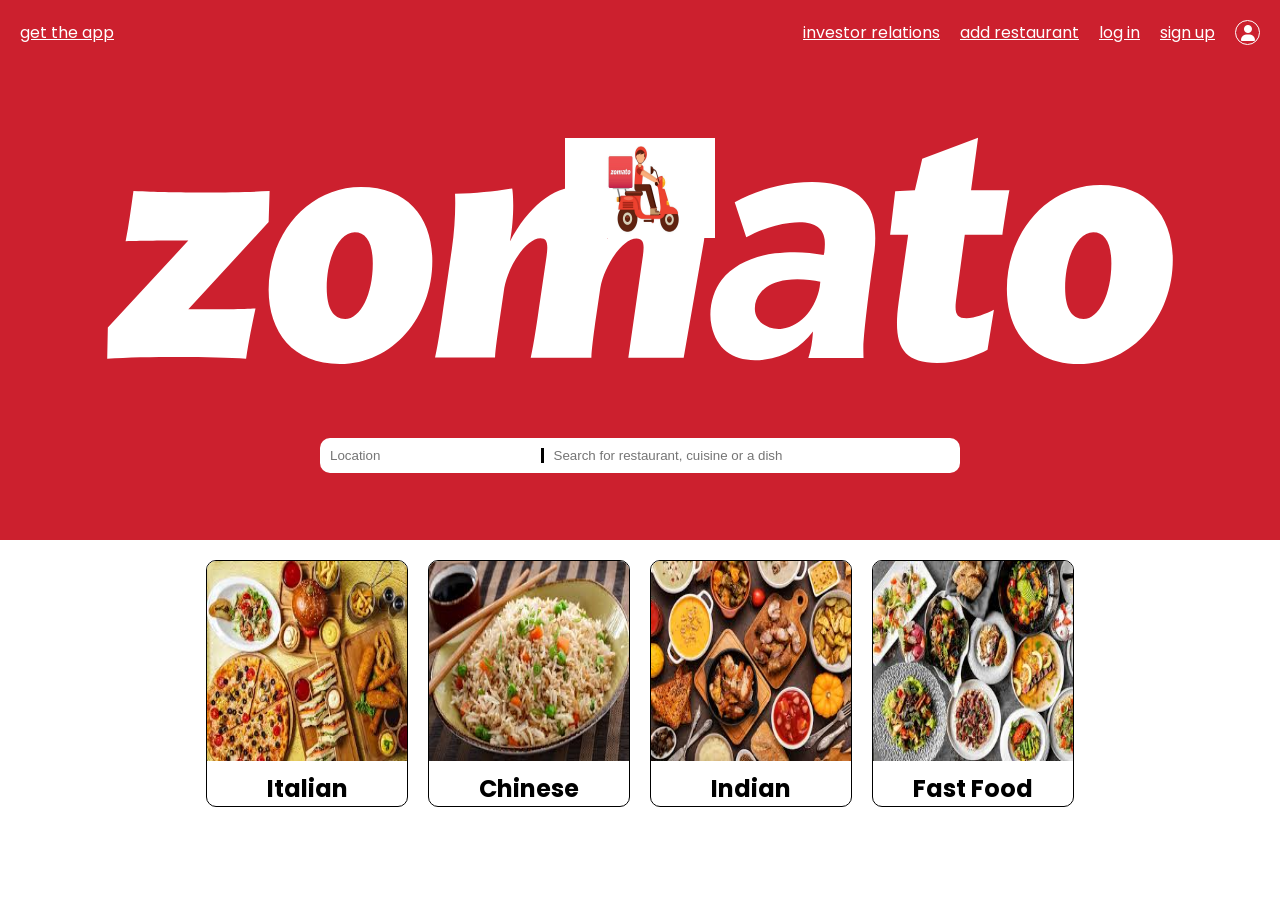
==== zomato_page/index.html @ cdf680af "Upload zomato_page files properly" ====
<!DOCTYPE html>
<html lang="en">
<head>
    <meta charset="UTF-8">
    <meta name="viewport" content="width=device-width, initial-scale=1.0">
    <link rel="icon" type="image/x-icon"
    href="https://upload.wikimedia.org/wikipedia/commons/thumb/7/75/Zomato_logo.png/220px-Zomato_logo.png" />
  <!-- font awesome icons -->
  <link rel="stylesheet" href="https://cdnjs.cloudflare.com/ajax/libs/font-awesome/6.1.1/css/all.min.css"
    integrity="sha512-KfkfwYDsLkIlwQp6LFnl8zNdLGxu9YAA1QvwINks4PhcElQSvqcyVLLD9aMhXd13uQjoXtEKNosOWaZqXgel0g=="
    crossorigin="anonymous" referrerpolicy="no-referrer" />
  <!-- poppins font by google fonts -->
  <link rel="preconnect" href="https://fonts.googleapis.com" />
  <link rel="preconnect" href="https://fonts.gstatic.com" crossorigin />
  <link
    href="https://fonts.googleapis.com/css2?family=Poppins:ital,wght@0,100;0,200;0,300;0,400;0,500;0,600;0,700;0,800;0,900;1,100;1,200;1,300;1,400;1,500;1,600;1,700;1,800;1,900&display=swap"
    rel="stylesheet" />
    <title>Zomato page</title>
    <link rel="stylesheet" href="style.css">
</head>
<body>
    <section class = "header_part">
        <header>
            <nav class = "header">
                <a href="#">get the app</a>
                <div class =  "nav_bar_menu">
                    <a href="#" class = "link_part">investor relations</a>
                    <a href="#" class = "link_part">add restaurant</a>
                    <a href="#" class = "link_part">log in</a>
                    <a href="#" class = "link_part">sign up</a>
                    <a href="#" class = "user_icon"><i class="fa-solid fa-user"></i></a>
                </div>           
            </nav>   
        </header>
        <div class = "search_part">
            <img src="../zomatologo.jpg" alt="zomato logo" class = "zomato_logo">
            <div class = "search_bar_part">
                <input type="text" placeholder="Location" class = "location_bar">
                <input type="text" placeholder="Search for restaurant, cuisine or a dish" class = "search_bar">
                
            </div>
        </div>   
    </section>
    <section class = "img_section">  
        <div class = "parent_container">
            <div class = "img_container">
                <img src="../img1.jpg" alt="img 1">
                <h2>Italian</h2>
            </div>
            <div class = "img_container">
                <img src="../img2.jpg" alt="img 2">
                <h2>Chinese</h2>
            </div>
            <div class = "img_container">
                <img src="../img3.jpg" alt="img 3">
                <h2>Indian</h2>
            </div>
            <div class = "img_container">
                <img src="../img4.jpg" alt="img 4">
                <h2>Fast Food</h2>
            </div>

        </div>
    </section>
</body>
</html>
---- zomato_page/style.css ----
*{
    margin: 0;
    padding: 0;
    box-sizing: border-box;
}

body{
    font-family: 'Poppins', sans-serif;
}

.header_part{
    background: url('../square_zomato_logo_new.svg');
    background-size: cover;
    background-position: center;
    background-repeat: no-repeat;
    height: 60vh;
}

.header{
    display: flex; 
    justify-content: space-between;
    align-items: center;
    padding: 20px;
}

.header a{
    color: white;
}

.nav_bar_menu{
    display: flex;
    gap: 20px;
}

.nav_bar_menu .user_icon{
    display : flex;
    height : 25px;
    width : 25px;
    align-items: center;
    justify-content: center;
    border-radius: 100%;
    border: 1px solid white;

}



.search_part{
    display: flex;
    flex-direction: column;
    align-items: center;
    justify-content: center;
    height: calc(60vh - 60px);
    gap : 200px;

}

.zomato_logo{
    height: 100px;
    width: 150px;
}

.search_bar_part{
    background-color: white;
    display: flex;
    align-items: center;
    justify-content: center;
    padding: 10px;
    width: 50%;
    border-radius: 10px;
    gap: 10px;
}

.location_bar , .search_bar{
    border: none;
    outline: none;
}

.location_bar{
    width: 35%;
    border-right: 3px solid black;
}

.search_bar{
    width: 65%;
}


.img_section{
    display: flex;
    flex-direction: column;

    align-items: center;
    justify-content: center;
    gap: 20px;
    padding: 20px;
}

.parent_container{
    display: flex;
    gap: 20px;
}

.img_container{
    display: flex;
    flex-direction: column;
    gap: 10px;
    border: 1px solid black;
    border-radius: 10px;
    overflow: hidden;
    
}

.img_container img{
    height: 200px;
    width: 200px;
}

.img_container:hover{
    transform: scale(1.1);
}

.img_container h2{
    text-align: center;
}


@media only screen and (max-width: 600px){
    .nav_bar_menu .user_icon{
        display: flex;
    }
    .nav_bar_menu .link_part{
        display: none;
    }

    .search_part{
        flex-direction: column;
        gap: 100px;
    }

    .search_bar_part{
        width: 80%;
        gap: 10px;
    }

    .location_bar{
        width: 100%;
        border-right: 3px solid black;
    }

    .search_bar{
        width: 100%;
    }

    .zomato_logo{
        height: 50px;
        width: 75px;
    }

    
}

@media only screen and (max-width: 872px){
    .parent_container {
        display: flex;
        flex-direction: column;
    }
}
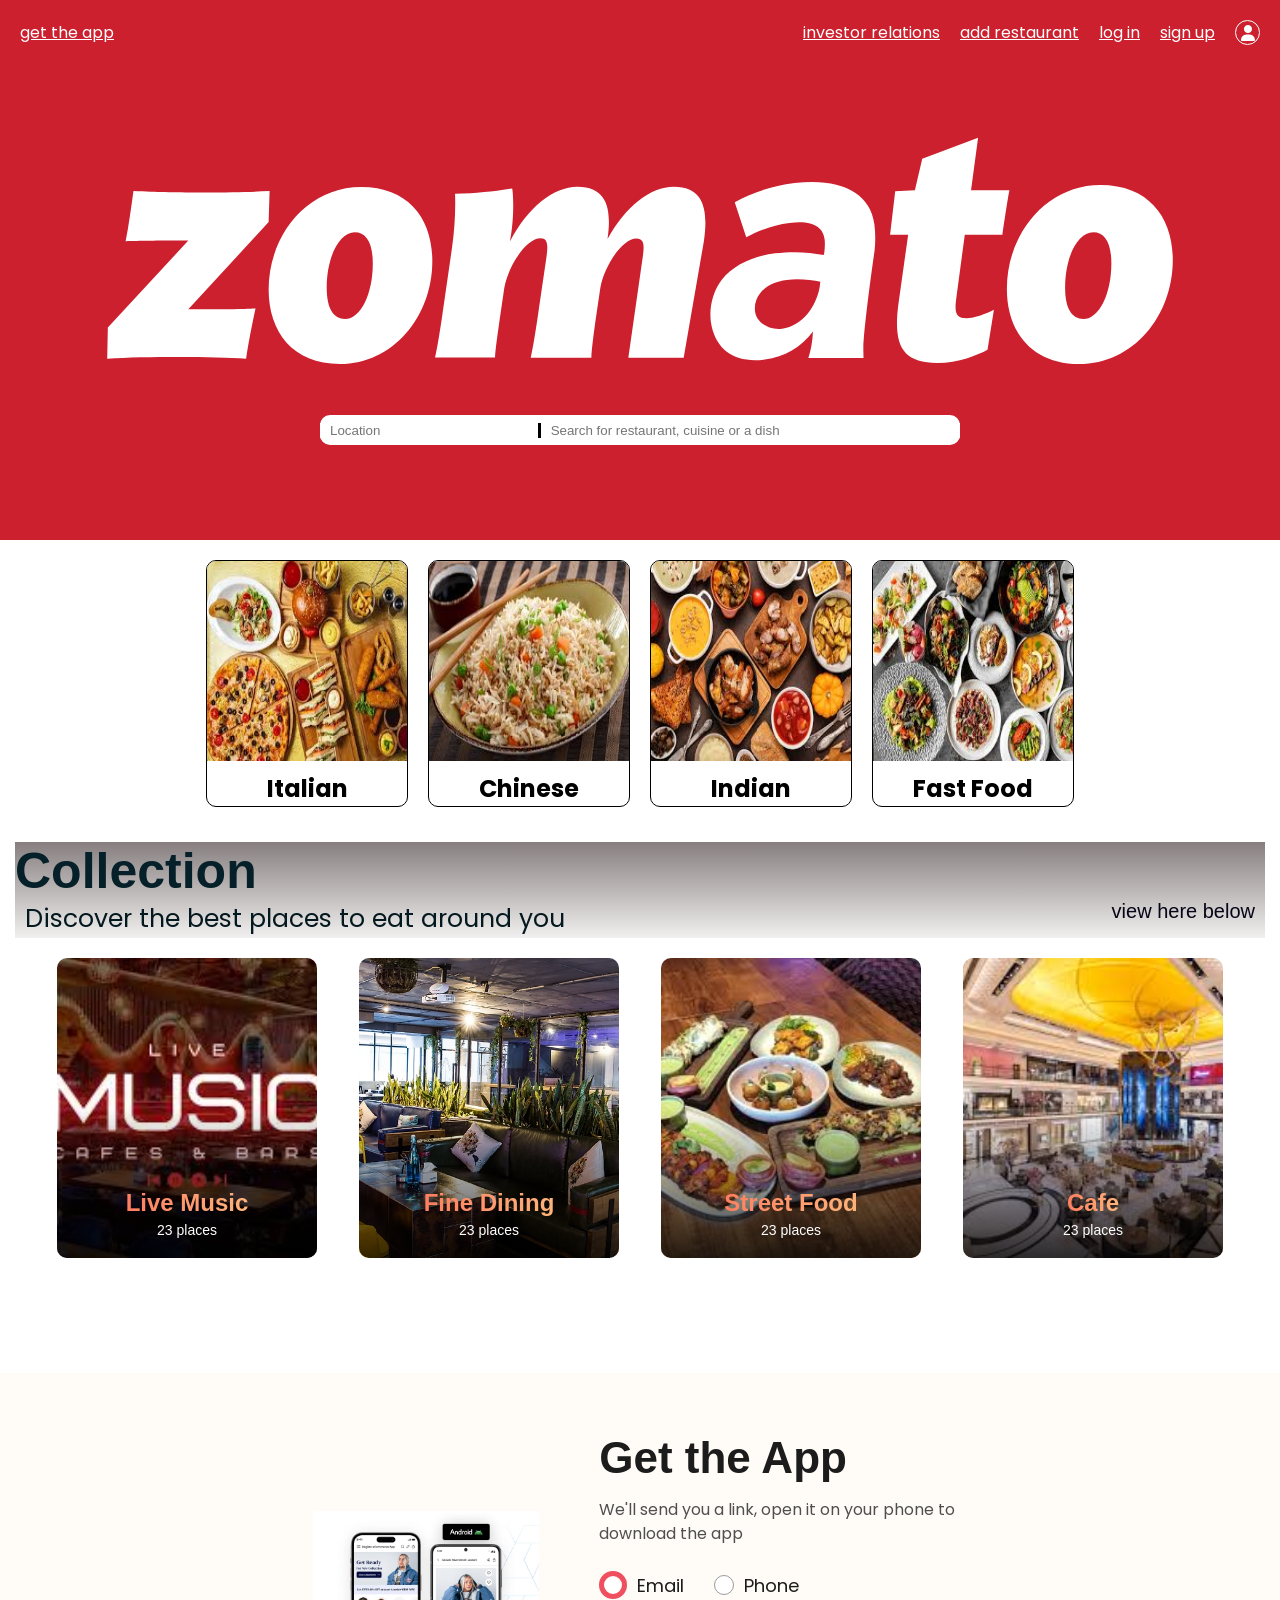
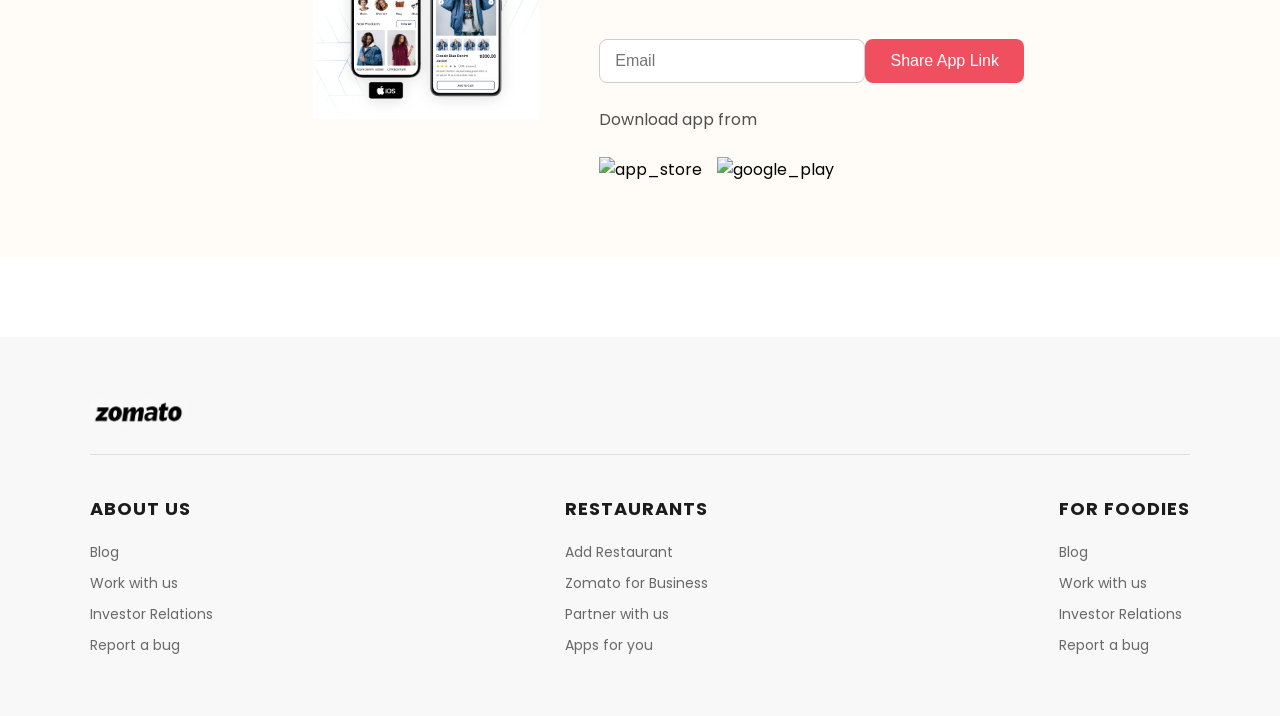
==== commit 1392c62a: "committed" ====
--- a/zomato_page/index.html
+++ b/zomato_page/index.html
@@ -33,7 +33,7 @@
             </nav>   
         </header>
         <div class = "search_part">
-            <img src="../zomatologo.jpg" alt="zomato logo" class = "zomato_logo">
+            
             <div class = "search_bar_part">
                 <input type="text" placeholder="Location" class = "location_bar">
                 <input type="text" placeholder="Search for restaurant, cuisine or a dish" class = "search_bar">
@@ -62,5 +62,115 @@
 
         </div>
     </section>
+    <section class = "Section_3">
+        <div class = "part1">
+            <h1>Collection</h1>
+            <div class="second_part">
+                <span>Discover the best places to eat around you</span>
+                <span>view here below</span>    
+            </div>
+        </div>
+
+        <div class = "card_part">
+        <div class = "card1">
+            <div class = "overlay"></div>
+            <div class = "part1">
+                <h2 class="part1_ele">Live Music</h2>
+                <span class="part1_ele">23 places</span>
+            </div>
+        </div>
+        <div class = "card2">
+            <div class = "overlay"></div>
+            <div class = "part1">
+                <h2>Fine Dining</h2>
+                <span>23 places</span>
+            </div>
+        </div>
+        <div class = "card3">
+            <div class = "overlay"></div>
+            <div class = "part1">
+                <h2>Street Food</h2>
+                <span>23 places</span>
+            </div>
+        </div>
+        <div class = "card4">
+            <div class = "overlay"></div>
+            <div class = "part1">
+                <h2>Cafe</h2>
+                <span>23 places</span>
+            </div>
+        </div>
+    </div>
+    </section>
+    <section class="container middle_part">
+        <div class = "semi-container">
+            <div class = "image_part">
+                <img src="../app_image.webp" alt="app_image">
+            </div>
+            <div class = "email_part">
+                <h1>Get the App</h1>
+                <p>We'll send you a link, open it on your phone to download the app</p>
+                <input type="radio" name="contact" id="email" checked>
+                <input type="radio" name="contact" id="phone">
+                
+                <div class = "radio_options">
+                    <label for="email" class="email_label">Email</label>     
+                    <label for="phone" class="phone_label">Phone</label>   
+                </div>
+                
+                <div class = "input_container">
+                    <div class = "email_input_part">
+                        <input type="text" placeholder="Email">
+                        <button>Share App Link</button>
+                    </div>
+                    <div class = "phone_input_part">
+                        <div class="phone_wrapper">
+                            <span>+91</span>
+                            <input type="text" placeholder="Phone">
+                        </div>
+                        <button>Share App Link</button>
+                    </div>
+                </div>
+
+                <p class="download_label">Download app from</p>
+                <div class = "app_store_part">
+                    <img src="../app_store.png" alt="app_store">
+                    <img src="../google_play.png" alt="google_play">
+                </div>
+            </div>
+
+        </div>
+
+    </section>
+    <footer class = "Fotter_part">
+        <div class = "main_fotter_part">
+            <div class = "logo_part">
+                <img src="../zoma_;ogo.jpg" alt="">
+            </div>
+            <div class = "nav_part">
+                <div class = "part1">
+                    <h4>About us</h4>
+                    <a href="#">Blog</a>
+                    <a href="#">Work with us</a>
+                    <a href="#">Investor Relations</a>
+                    <a href="#">Report a bug</a>
+                </div>
+                <div class = "part2">
+                    <h4>Restaurants</h4>
+                    <a href="#">Add Restaurant</a>
+                    <a href="#">Zomato for Business</a>
+                    <a href="#">Partner with us</a>
+                    <a href="#">Apps for you</a>
+                </div>
+                <div class = "part3">
+                    <h4>For Foodies</h4>
+                    <a href="#">Blog</a>
+                    <a href="#">Work with us</a>
+                    <a href="#">Investor Relations</a>
+                    <a href="#">Report a bug</a>
+                </div>
+            </div>
+        </div>
+    </footer>
 </body>
 </html>
--- a/zomato_page/style.css
+++ b/zomato_page/style.css
@@ -51,34 +51,35 @@
     align-items: center;
     justify-content: center;
     height: calc(60vh - 60px);
-    gap : 200px;
-
-}
-
-.zomato_logo{
-    height: 100px;
-    width: 150px;
-}
+    gap : 100px;
+    padding-top : 250px;
+
+}
+
+
 
 .search_bar_part{
     background-color: white;
     display: flex;
     align-items: center;
     justify-content: center;
-    padding: 10px;
+    padding: 0px;
     width: 50%;
     border-radius: 10px;
     gap: 10px;
+    height: 30px;
 }
 
 .location_bar , .search_bar{
     border: none;
     outline: none;
+    
 }
 
 .location_bar{
     width: 35%;
     border-right: 3px solid black;
+    padding-left: 10px;
 }
 
 .search_bar{
@@ -117,12 +118,402 @@
 }
 
 .img_container:hover{
-    transform: scale(1.1);
+    transform: translateY(-5px);
 }
 
 .img_container h2{
     text-align: center;
 }
+
+
+
+.Section_3{
+    display: flex;
+    flex-direction: column;
+    padding: 15px;
+}
+.Section_3 > .part1{
+    background-color: rgb(245, 14, 14);
+    background: linear-gradient(to bottom, rgb(135, 127, 127), rgb(241, 239, 239));
+}
+.Section_3 h1{
+    font-size: 50px;
+    font-weight: 800;
+    color: rgb(5, 32, 40);
+}
+.second_part{
+    display: flex;
+    justify-content: space-between;
+    gap: 10px;
+}
+
+.second_part span:nth-child(1){
+    font-size: 25px;
+    font-weight: 400;
+    color: rgb(3, 24, 31);
+    padding-left: 10px; 
+}
+
+.second_part span:nth-child(2){
+    font-size: 20px;
+    font-weight: 300;
+    color: rgb(7, 5, 23);
+    padding-right   : 10px;
+}
+
+.card_part{
+    display: flex;
+    align-items: center;
+    flex-wrap: wrap;
+    justify-content: space-evenly;
+    gap: 20px;
+    padding: 20px;
+    min-width: 50vw; 
+    position: relative;
+}
+
+.card1, .card2, .card3, .card4 {
+    position: relative;
+    height: 300px;
+    width: 260px; /* Adjusted width for better fit in flex */
+    border-radius: 10px;
+    overflow: hidden;
+    cursor: pointer;
+    transition: transform 0.3s ease;
+}
+
+.card1:hover, .card2:hover, .card3:hover, .card4:hover {
+    transform: translateY(-5px);
+}
+
+.card1{
+    background-image: url('../live_img.jpg');
+    background-size: cover;
+    background-position: center;
+    background-repeat: no-repeat;
+}
+
+.card2{
+    background-image: url('../fine_dining.jpg');
+    background-size: cover;
+    background-position: center;
+    background-repeat: no-repeat;
+}
+
+.card3{
+    background-image: url('../street_food.jpg');
+    background-size: cover;
+    background-position: center;
+    background-repeat: no-repeat;
+}
+
+.card4{
+    background-image: url('../cafe.jpg');
+    background-size: cover;
+    background-position: center;
+    background-repeat: no-repeat;
+}
+
+.card_part .overlay {
+    position: absolute;
+    top: 0;
+    left: 0;
+    width: 100%;
+    height: 100%;
+    background: linear-gradient(to bottom, transparent 50%, rgba(0, 0, 0, 0.8) 100%);
+    z-index: 1;
+}
+
+.card_part .part1 {
+    position: absolute;
+    bottom: 20px;
+    left: 0;
+    width: 100%;
+    text-align: center;
+    z-index: 2;
+    background: transparent !important; /* Ensure it doesn't inherit background from parent part1 styles */
+}
+
+.card_part .part1 h2 {
+    font-size: 24px;
+    font-weight: 600;
+    margin-bottom: 5px;
+    background: linear-gradient(to right, #ff7e5f, #feb47b);
+    -webkit-background-clip: text;
+    background-clip: text;
+    -webkit-text-fill-color: transparent;
+    display: inline-block;
+}
+
+.card_part .part1 span {
+    display: block;
+    color: #fff;
+    font-size: 14px;
+    font-weight: 300;
+}
+
+
+
+/* Get the App Section */
+.middle_part {
+    background-color: #fffbf7;
+    margin: 80px 0;
+    padding: 60px 0;
+    display: flex;
+    justify-content: center;
+}
+
+.middle_part .semi-container {
+    width: 60%;
+    display: flex;
+    align-items: center;
+    gap: 60px;
+}
+
+.middle_part .image_part {
+    flex: 1;
+    display: flex;
+    justify-content: flex-end;
+}
+
+.middle_part .image_part img {
+    width: 80%;
+    max-width: 400px;
+    object-fit: contain;
+}
+
+.middle_part .email_part {
+    flex: 1.5;
+    display: flex;
+    flex-direction: column;
+    gap: 15px;
+}
+
+.email_part h1 {
+    font-size: 44px;
+    font-weight: 600;
+    color: #1c1c1c;
+}
+
+.email_part > p {
+    font-size: 16px;
+    color: #4f4f4f;
+    line-height: 1.5;
+    margin-bottom: 10px;
+}
+
+/* Hide actual radio buttons but keep them for logic */
+.email_part > input[type="radio"] {
+    display: none;
+}
+
+.radio_options {
+    display: flex;
+    align-items: center;
+    gap: 30px;
+    margin-bottom: 25px;
+}
+
+.radio_options label {
+    font-size: 18px;
+    color: #1c1c1c;
+    cursor: pointer;
+    display: flex;
+    align-items: center;
+    gap: 10px;
+}
+
+/* Custom Radio Dot Style */
+.radio_options label::before {
+    content: '';
+    display: inline-block;
+    width: 18px;
+    height: 18px;
+    border-radius: 50%;
+    border: 1px solid #9c9c9c;
+    background: white;
+}
+
+/* Show/Hide Logic with Sibling Selectors */
+.input_container .email_input_part,
+.input_container .phone_input_part {
+    display: none;
+}
+
+#email:checked ~ .input_container .email_input_part {
+    display: flex;
+}
+
+#phone:checked ~ .input_container .phone_input_part {
+    display: flex;
+}
+
+/* Selected Radio Styling */
+#email:checked ~ .radio_options .email_label::before,
+#phone:checked ~ .radio_options .phone_label::before {
+    border: 5px solid #ef4f5f;
+    background: white;
+}
+
+.input_container {
+    width: 100%;
+}
+
+.input_container input[type="text"] {
+    flex: 1;
+    padding: 12px 15px;
+    border: 1px solid #cfcfcf;
+    border-radius: 8px;
+    font-size: 16px;
+    outline: none;
+}
+
+.input_container button {
+    background-color: #ef4f5f;
+    color: white;
+    border: none;
+    padding: 12px 25px;
+    border-radius: 8px;
+    font-size: 16px;
+    cursor: pointer;
+    transition: background 0.3s ease;
+    white-space: nowrap;
+}
+
+.input_container button:hover {
+    background-color: #d13d4b;
+}
+
+.phone_wrapper {
+    display: flex;
+    align-items: center;
+    flex: 1;
+    border: 1px solid #cfcfcf;
+    border-radius: 8px;
+    padding: 0 10px;
+    background: white;
+}
+
+.phone_wrapper span {
+    color: #1c1c1c;
+    padding-right: 10px;
+    border-right: 1px solid #cfcfcf;
+    font-size: 16px;
+}
+
+.phone_wrapper input {
+    border: none !important;
+    padding: 12px !important;
+}
+
+.download_label {
+    font-size: 14px;
+    color: #9c9c9c;
+    margin-top: 10px;
+}
+
+.app_store_part {
+    display: flex;
+    gap: 15px;
+}
+
+.app_store_part img {
+    height: 40px;
+    cursor: pointer;
+    transition: transform 0.2s ease;
+}
+
+.app_store_part img:hover {
+    transform: scale(1.05);
+}
+
+@media only screen and (max-width: 900px) {
+    .middle_part .semi-container {
+        width: 90%;
+        flex-direction: column;
+        gap: 30px;
+        text-align: center;
+        flex: 1;
+    }
+    
+    
+    .middle_part .image_part img {
+        width: 80%;
+    }
+
+    .radio_options {
+        justify-content: center;
+    }
+
+    .input_container .email_input_part,
+    .input_container .phone_input_part {
+        flex-direction: column;
+    }
+}
+
+.Fotter_part {
+    background-color: #f8f8f8;
+    padding: 60px 20px;
+    margin-top: 50px;
+}
+
+.main_fotter_part {
+    max-width: 1100px;
+    margin: 0 auto;
+}
+
+.logo_part {
+    margin-bottom: 40px;
+    border-bottom: 1px solid #e0e0e0;
+    padding-bottom: 20px;
+}
+
+.logo_part img {
+    height: 30px;
+    /* object-fit: contain; */
+}
+
+.nav_part {
+    display: flex;
+    justify-content: space-between;
+    align-items: flex-start;
+    flex-wrap: wrap;
+    gap: 30px;
+}
+
+.nav_part .part1, .nav_part .part2, .nav_part .part3 {
+    display: flex;
+    flex-direction: column;
+    gap: 10px;
+}
+
+.nav_part h4 {
+    margin-bottom: 10px;
+    font-size: 18px;
+    color: #1c1c1c;
+    text-transform: uppercase;
+    letter-spacing: 1px;
+}
+
+.nav_part a {
+    text-decoration: none;
+    color: #696969;
+    font-size: 14px;
+    transition: color 0.3s ease;
+}
+
+.nav_part a:hover {
+    color: #ef4f5f;
+}
+
+
+
+
+
+
+
+
+
 
 
 @media only screen and (max-width: 600px){
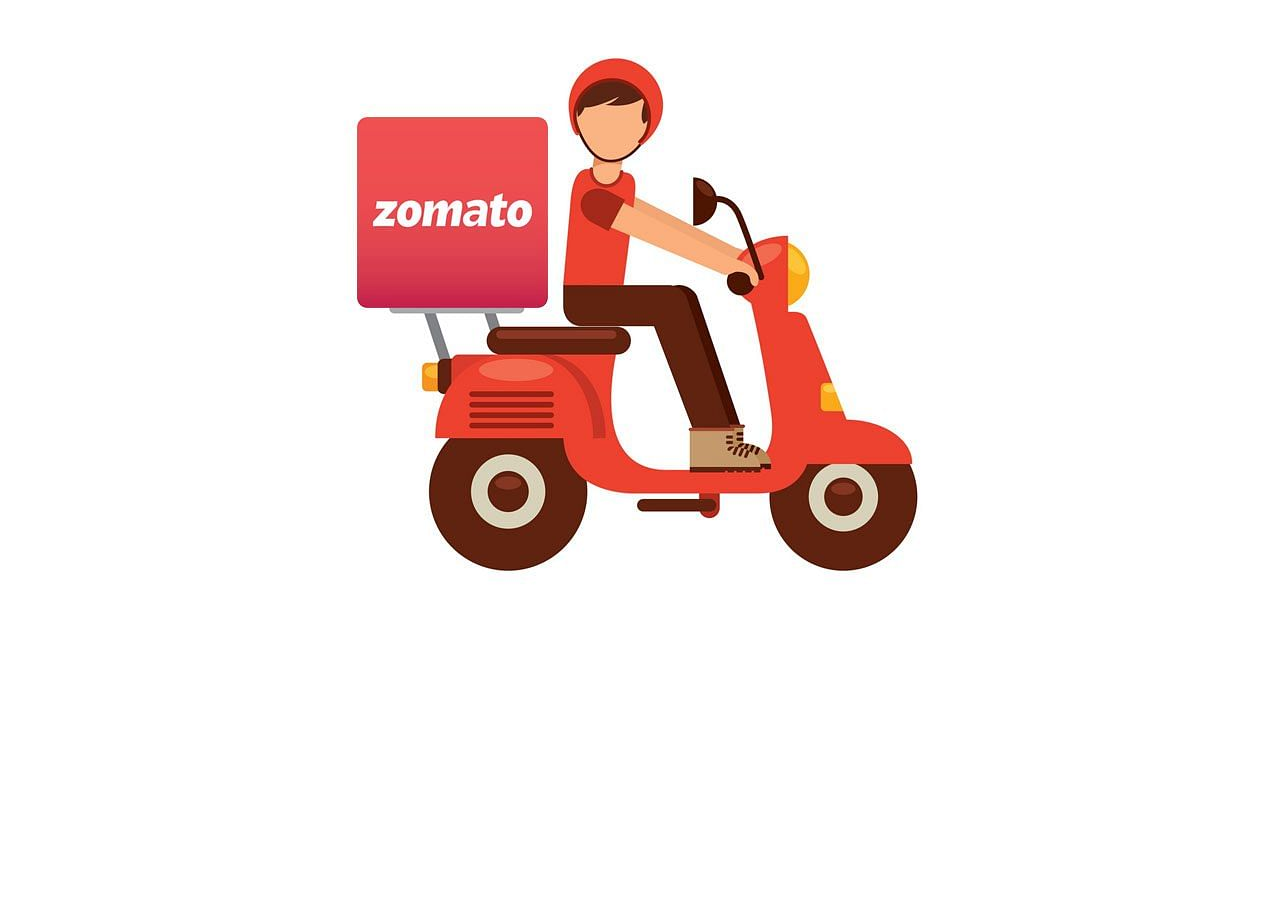
==== commit 37bc0aeb: "Fix typo in footer logo filename" ====
--- a/zomato_page/index.html
+++ b/zomato_page/index.html
@@ -1,176 +1,14 @@
-<!DOCTYPE html>
-<html lang="en">
+<html>
 <head>
-    <meta charset="UTF-8">
-    <meta name="viewport" content="width=device-width, initial-scale=1.0">
-    <link rel="icon" type="image/x-icon"
-    href="https://upload.wikimedia.org/wikipedia/commons/thumb/7/75/Zomato_logo.png/220px-Zomato_logo.png" />
-  <!-- font awesome icons -->
-  <link rel="stylesheet" href="https://cdnjs.cloudflare.com/ajax/libs/font-awesome/6.1.1/css/all.min.css"
-    integrity="sha512-KfkfwYDsLkIlwQp6LFnl8zNdLGxu9YAA1QvwINks4PhcElQSvqcyVLLD9aMhXd13uQjoXtEKNosOWaZqXgel0g=="
-    crossorigin="anonymous" referrerpolicy="no-referrer" />
-  <!-- poppins font by google fonts -->
-  <link rel="preconnect" href="https://fonts.googleapis.com" />
-  <link rel="preconnect" href="https://fonts.gstatic.com" crossorigin />
-  <link
-    href="https://fonts.googleapis.com/css2?family=Poppins:ital,wght@0,100;0,200;0,300;0,400;0,500;0,600;0,700;0,800;0,900;1,100;1,200;1,300;1,400;1,500;1,600;1,700;1,800;1,900&display=swap"
-    rel="stylesheet" />
-    <title>Zomato page</title>
-    <link rel="stylesheet" href="style.css">
+    <!-- head content -->
+    
 </head>
 <body>
-    <section class = "header_part">
-        <header>
-            <nav class = "header">
-                <a href="#">get the app</a>
-                <div class =  "nav_bar_menu">
-                    <a href="#" class = "link_part">investor relations</a>
-                    <a href="#" class = "link_part">add restaurant</a>
-                    <a href="#" class = "link_part">log in</a>
-                    <a href="#" class = "link_part">sign up</a>
-                    <a href="#" class = "user_icon"><i class="fa-solid fa-user"></i></a>
-                </div>           
-            </nav>   
-        </header>
-        <div class = "search_part">
-            
-            <div class = "search_bar_part">
-                <input type="text" placeholder="Location" class = "location_bar">
-                <input type="text" placeholder="Search for restaurant, cuisine or a dish" class = "search_bar">
-                
-            </div>
-        </div>   
-    </section>
-    <section class = "img_section">  
-        <div class = "parent_container">
-            <div class = "img_container">
-                <img src="../img1.jpg" alt="img 1">
-                <h2>Italian</h2>
-            </div>
-            <div class = "img_container">
-                <img src="../img2.jpg" alt="img 2">
-                <h2>Chinese</h2>
-            </div>
-            <div class = "img_container">
-                <img src="../img3.jpg" alt="img 3">
-                <h2>Indian</h2>
-            </div>
-            <div class = "img_container">
-                <img src="../img4.jpg" alt="img 4">
-                <h2>Fast Food</h2>
-            </div>
-
-        </div>
-    </section>
-    <section class = "Section_3">
-        <div class = "part1">
-            <h1>Collection</h1>
-            <div class="second_part">
-                <span>Discover the best places to eat around you</span>
-                <span>view here below</span>    
-            </div>
-        </div>
-
-        <div class = "card_part">
-        <div class = "card1">
-            <div class = "overlay"></div>
-            <div class = "part1">
-                <h2 class="part1_ele">Live Music</h2>
-                <span class="part1_ele">23 places</span>
-            </div>
-        </div>
-        <div class = "card2">
-            <div class = "overlay"></div>
-            <div class = "part1">
-                <h2>Fine Dining</h2>
-                <span>23 places</span>
-            </div>
-        </div>
-        <div class = "card3">
-            <div class = "overlay"></div>
-            <div class = "part1">
-                <h2>Street Food</h2>
-                <span>23 places</span>
-            </div>
-        </div>
-        <div class = "card4">
-            <div class = "overlay"></div>
-            <div class = "part1">
-                <h2>Cafe</h2>
-                <span>23 places</span>
-            </div>
-        </div>
-    </div>
-    </section>
-    <section class="container middle_part">
-        <div class = "semi-container">
-            <div class = "image_part">
-                <img src="../app_image.webp" alt="app_image">
-            </div>
-            <div class = "email_part">
-                <h1>Get the App</h1>
-                <p>We'll send you a link, open it on your phone to download the app</p>
-                <input type="radio" name="contact" id="email" checked>
-                <input type="radio" name="contact" id="phone">
-                
-                <div class = "radio_options">
-                    <label for="email" class="email_label">Email</label>     
-                    <label for="phone" class="phone_label">Phone</label>   
-                </div>
-                
-                <div class = "input_container">
-                    <div class = "email_input_part">
-                        <input type="text" placeholder="Email">
-                        <button>Share App Link</button>
-                    </div>
-                    <div class = "phone_input_part">
-                        <div class="phone_wrapper">
-                            <span>+91</span>
-                            <input type="text" placeholder="Phone">
-                        </div>
-                        <button>Share App Link</button>
-                    </div>
-                </div>
-
-                <p class="download_label">Download app from</p>
-                <div class = "app_store_part">
-                    <img src="../app_store.png" alt="app_store">
-                    <img src="../google_play.png" alt="google_play">
-                </div>
-            </div>
-
-        </div>
-
-    </section>
-    <footer class = "Fotter_part">
-        <div class = "main_fotter_part">
-            <div class = "logo_part">
-                <img src="../zoma_;ogo.jpg" alt="">
-            </div>
-            <div class = "nav_part">
-                <div class = "part1">
-                    <h4>About us</h4>
-                    <a href="#">Blog</a>
-                    <a href="#">Work with us</a>
-                    <a href="#">Investor Relations</a>
-                    <a href="#">Report a bug</a>
-                </div>
-                <div class = "part2">
-                    <h4>Restaurants</h4>
-                    <a href="#">Add Restaurant</a>
-                    <a href="#">Zomato for Business</a>
-                    <a href="#">Partner with us</a>
-                    <a href="#">Apps for you</a>
-                </div>
-                <div class = "part3">
-                    <h4>For Foodies</h4>
-                    <a href="#">Blog</a>
-                    <a href="#">Work with us</a>
-                    <a href="#">Investor Relations</a>
-                    <a href="#">Report a bug</a>
-                </div>
-            </div>
-        </div>
+    <!-- other content -->
+    <footer>
+        <!-- footer content -->
+        <img src="../zomatologo.jpg" alt="">
+        
     </footer>
 </body>
 </html>
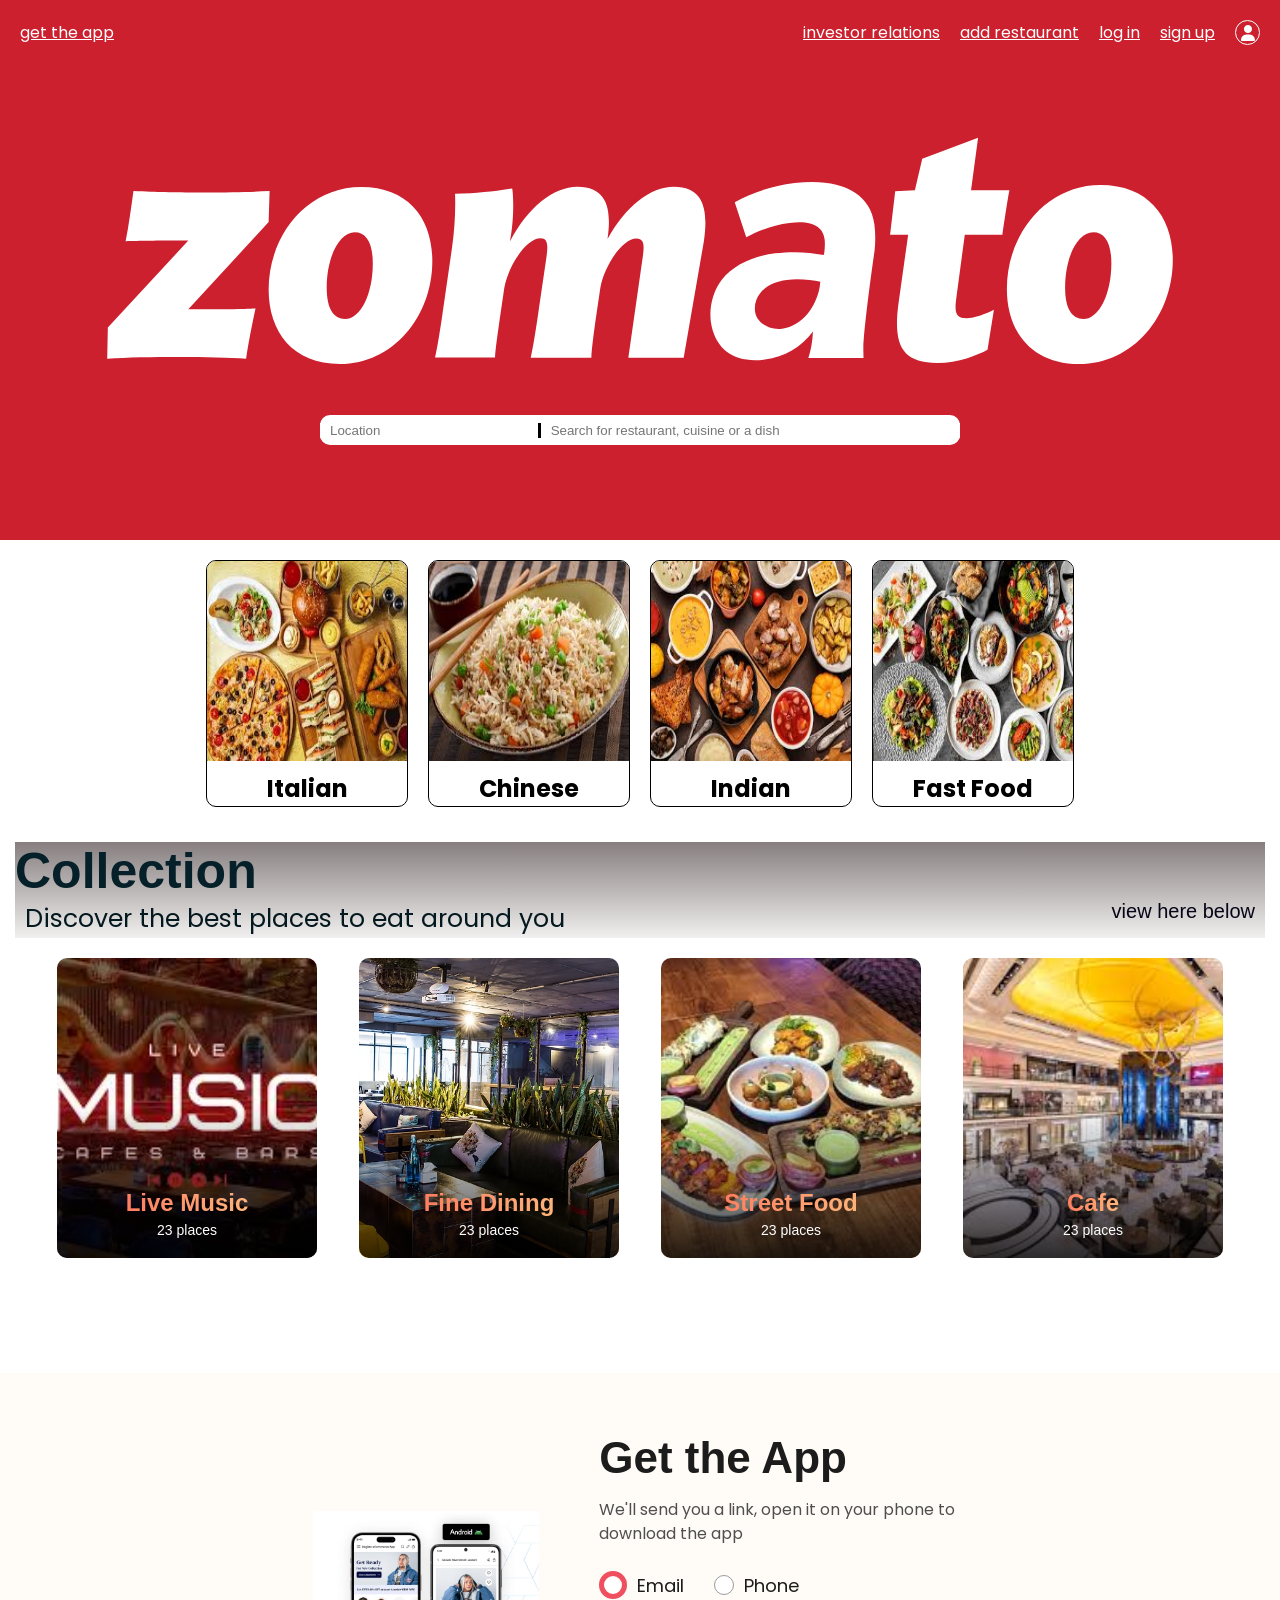
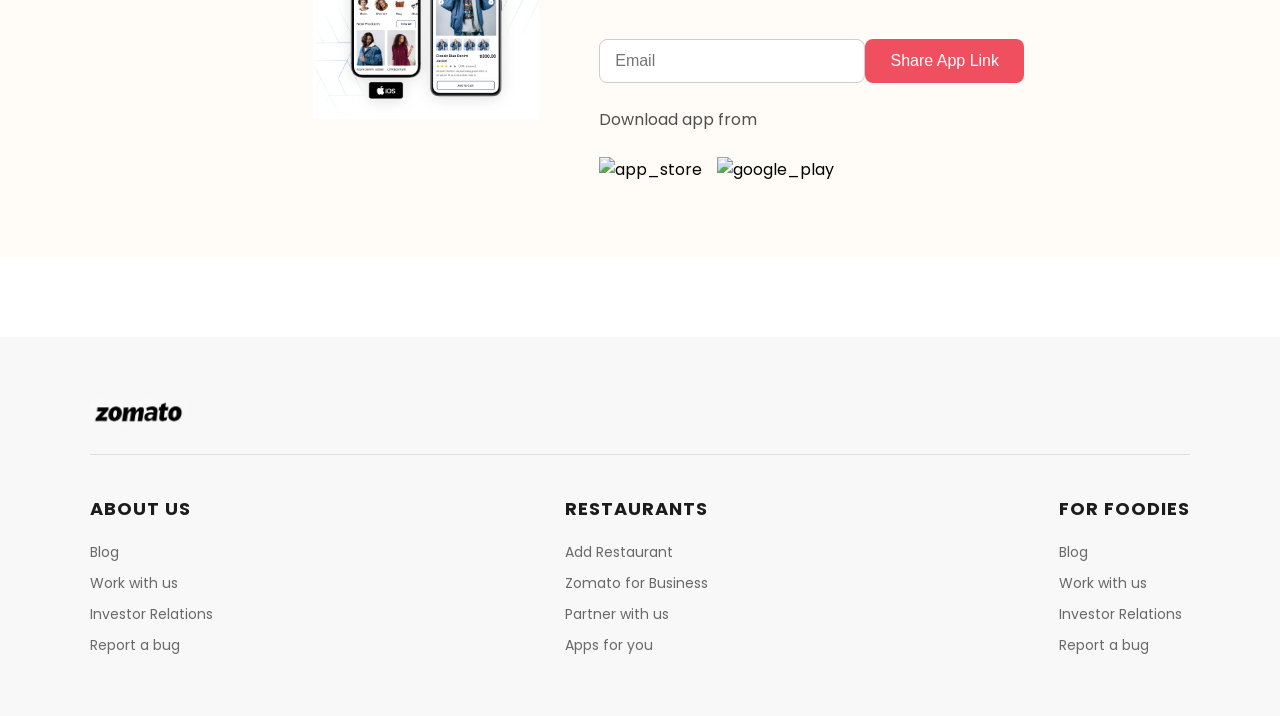
==== commit af23e7d0: "Revamp Zomato page structure and styling" ====
--- a/zomato_page/index.html
+++ b/zomato_page/index.html
@@ -1,14 +1,176 @@
-<html>
+<!DOCTYPE html>
+<html lang="en">
 <head>
-    <!-- head content -->
-    
+    <meta charset="UTF-8">
+    <meta name="viewport" content="width=device-width, initial-scale=1.0">
+    <link rel="icon" type="image/x-icon"
+    href="https://upload.wikimedia.org/wikipedia/commons/thumb/7/75/Zomato_logo.png/220px-Zomato_logo.png" />
+  <!-- font awesome icons -->
+  <link rel="stylesheet" href="https://cdnjs.cloudflare.com/ajax/libs/font-awesome/6.1.1/css/all.min.css"
+    integrity="sha512-KfkfwYDsLkIlwQp6LFnl8zNdLGxu9YAA1QvwINks4PhcElQSvqcyVLLD9aMhXd13uQjoXtEKNosOWaZqXgel0g=="
+    crossorigin="anonymous" referrerpolicy="no-referrer" />
+  <!-- poppins font by google fonts -->
+  <link rel="preconnect" href="https://fonts.googleapis.com" />
+  <link rel="preconnect" href="https://fonts.gstatic.com" crossorigin />
+  <link
+    href="https://fonts.googleapis.com/css2?family=Poppins:ital,wght@0,100;0,200;0,300;0,400;0,500;0,600;0,700;0,800;0,900;1,100;1,200;1,300;1,400;1,500;1,600;1,700;1,800;1,900&display=swap"
+    rel="stylesheet" />
+    <title>Zomato page</title>
+    <link rel="stylesheet" href="style.css">
 </head>
 <body>
-    <!-- other content -->
-    <footer>
-        <!-- footer content -->
-        <img src="../zomatologo.jpg" alt="">
-        
+    <section class = "header_part">
+        <header>
+            <nav class = "header">
+                <a href="#">get the app</a>
+                <div class =  "nav_bar_menu">
+                    <a href="#" class = "link_part">investor relations</a>
+                    <a href="#" class = "link_part">add restaurant</a>
+                    <a href="#" class = "link_part">log in</a>
+                    <a href="#" class = "link_part">sign up</a>
+                    <a href="#" class = "user_icon"><i class="fa-solid fa-user"></i></a>
+                </div>           
+            </nav>   
+        </header>
+        <div class = "search_part">
+            
+            <div class = "search_bar_part">
+                <input type="text" placeholder="Location" class = "location_bar">
+                <input type="text" placeholder="Search for restaurant, cuisine or a dish" class = "search_bar">
+                
+            </div>
+        </div>   
+    </section>
+    <section class = "img_section">  
+        <div class = "parent_container">
+            <div class = "img_container">
+                <img src="../img1.jpg" alt="img 1">
+                <h2>Italian</h2>
+            </div>
+            <div class = "img_container">
+                <img src="../img2.jpg" alt="img 2">
+                <h2>Chinese</h2>
+            </div>
+            <div class = "img_container">
+                <img src="../img3.jpg" alt="img 3">
+                <h2>Indian</h2>
+            </div>
+            <div class = "img_container">
+                <img src="../img4.jpg" alt="img 4">
+                <h2>Fast Food</h2>
+            </div>
+
+        </div>
+    </section>
+    <section class = "Section_3">
+        <div class = "part1">
+            <h1>Collection</h1>
+            <div class="second_part">
+                <span>Discover the best places to eat around you</span>
+                <span>view here below</span>    
+            </div>
+        </div>
+
+        <div class = "card_part">
+        <div class = "card1">
+            <div class = "overlay"></div>
+            <div class = "part1">
+                <h2 class="part1_ele">Live Music</h2>
+                <span class="part1_ele">23 places</span>
+            </div>
+        </div>
+        <div class = "card2">
+            <div class = "overlay"></div>
+            <div class = "part1">
+                <h2>Fine Dining</h2>
+                <span>23 places</span>
+            </div>
+        </div>
+        <div class = "card3">
+            <div class = "overlay"></div>
+            <div class = "part1">
+                <h2>Street Food</h2>
+                <span>23 places</span>
+            </div>
+        </div>
+        <div class = "card4">
+            <div class = "overlay"></div>
+            <div class = "part1">
+                <h2>Cafe</h2>
+                <span>23 places</span>
+            </div>
+        </div>
+    </div>
+    </section>
+    <section class="container middle_part">
+        <div class = "semi-container">
+            <div class = "image_part">
+                <img src="../app_image.webp" alt="app_image">
+            </div>
+            <div class = "email_part">
+                <h1>Get the App</h1>
+                <p>We'll send you a link, open it on your phone to download the app</p>
+                <input type="radio" name="contact" id="email" checked>
+                <input type="radio" name="contact" id="phone">
+                
+                <div class = "radio_options">
+                    <label for="email" class="email_label">Email</label>     
+                    <label for="phone" class="phone_label">Phone</label>   
+                </div>
+                
+                <div class = "input_container">
+                    <div class = "email_input_part">
+                        <input type="text" placeholder="Email">
+                        <button>Share App Link</button>
+                    </div>
+                    <div class = "phone_input_part">
+                        <div class="phone_wrapper">
+                            <span>+91</span>
+                            <input type="text" placeholder="Phone">
+                        </div>
+                        <button>Share App Link</button>
+                    </div>
+                </div>
+
+                <p class="download_label">Download app from</p>
+                <div class = "app_store_part">
+                    <img src="../app_store.png" alt="app_store">
+                    <img src="../google_play.png" alt="google_play">
+                </div>
+            </div>
+
+        </div>
+
+    </section>
+    <footer class = "Fotter_part">
+        <div class = "main_fotter_part">
+            <div class = "logo_part">
+                <img src="../zoma_;ogo.jpg" alt="">
+            </div>
+            <div class = "nav_part">
+                <div class = "part1">
+                    <h4>About us</h4>
+                    <a href="#">Blog</a>
+                    <a href="#">Work with us</a>
+                    <a href="#">Investor Relations</a>
+                    <a href="#">Report a bug</a>
+                </div>
+                <div class = "part2">
+                    <h4>Restaurants</h4>
+                    <a href="#">Add Restaurant</a>
+                    <a href="#">Zomato for Business</a>
+                    <a href="#">Partner with us</a>
+                    <a href="#">Apps for you</a>
+                </div>
+                <div class = "part3">
+                    <h4>For Foodies</h4>
+                    <a href="#">Blog</a>
+                    <a href="#">Work with us</a>
+                    <a href="#">Investor Relations</a>
+                    <a href="#">Report a bug</a>
+                </div>
+            </div>
+        </div>
     </footer>
 </body>
-</html>+</html>
--- a/zomato_page/style.css
+++ b/zomato_page/style.css
@@ -0,0 +1,560 @@
+*{
+    margin: 0;
+    padding: 0;
+    box-sizing: border-box;
+}
+
+body{
+    font-family: 'Poppins', sans-serif;
+}
+
+.header_part{
+    background: url('../square_zomato_logo_new.svg');
+    background-size: cover;
+    background-position: center;
+    background-repeat: no-repeat;
+    height: 60vh;
+}
+
+.header{
+    display: flex; 
+    justify-content: space-between;
+    align-items: center;
+    padding: 20px;
+}
+
+.header a{
+    color: white;
+}
+
+.nav_bar_menu{
+    display: flex;
+    gap: 20px;
+}
+
+.nav_bar_menu .user_icon{
+    display : flex;
+    height : 25px;
+    width : 25px;
+    align-items: center;
+    justify-content: center;
+    border-radius: 100%;
+    border: 1px solid white;
+
+}
+
+
+
+.search_part{
+    display: flex;
+    flex-direction: column;
+    align-items: center;
+    justify-content: center;
+    height: calc(60vh - 60px);
+    gap : 100px;
+    padding-top : 250px;
+
+}
+
+
+
+.search_bar_part{
+    background-color: white;
+    display: flex;
+    align-items: center;
+    justify-content: center;
+    padding: 0px;
+    width: 50%;
+    border-radius: 10px;
+    gap: 10px;
+    height: 30px;
+}
+
+.location_bar , .search_bar{
+    border: none;
+    outline: none;
+    
+}
+
+.location_bar{
+    width: 35%;
+    border-right: 3px solid black;
+    padding-left: 10px;
+}
+
+.search_bar{
+    width: 65%;
+}
+
+
+.img_section{
+    display: flex;
+    flex-direction: column;
+
+    align-items: center;
+    justify-content: center;
+    gap: 20px;
+    padding: 20px;
+}
+
+.parent_container{
+    display: flex;
+    gap: 20px;
+}
+
+.img_container{
+    display: flex;
+    flex-direction: column;
+    gap: 10px;
+    border: 1px solid black;
+    border-radius: 10px;
+    overflow: hidden;
+    
+}
+
+.img_container img{
+    height: 200px;
+    width: 200px;
+}
+
+.img_container:hover{
+    transform: translateY(-5px);
+}
+
+.img_container h2{
+    text-align: center;
+}
+
+
+
+.Section_3{
+    display: flex;
+    flex-direction: column;
+    padding: 15px;
+}
+.Section_3 > .part1{
+    background-color: rgb(245, 14, 14);
+    background: linear-gradient(to bottom, rgb(135, 127, 127), rgb(241, 239, 239));
+}
+.Section_3 h1{
+    font-size: 50px;
+    font-weight: 800;
+    color: rgb(5, 32, 40);
+}
+.second_part{
+    display: flex;
+    justify-content: space-between;
+    gap: 10px;
+}
+
+.second_part span:nth-child(1){
+    font-size: 25px;
+    font-weight: 400;
+    color: rgb(3, 24, 31);
+    padding-left: 10px; 
+}
+
+.second_part span:nth-child(2){
+    font-size: 20px;
+    font-weight: 300;
+    color: rgb(7, 5, 23);
+    padding-right   : 10px;
+}
+
+.card_part{
+    display: flex;
+    align-items: center;
+    flex-wrap: wrap;
+    justify-content: space-evenly;
+    gap: 20px;
+    padding: 20px;
+    min-width: 50vw; 
+    position: relative;
+}
+
+.card1, .card2, .card3, .card4 {
+    position: relative;
+    height: 300px;
+    width: 260px; /* Adjusted width for better fit in flex */
+    border-radius: 10px;
+    overflow: hidden;
+    cursor: pointer;
+    transition: transform 0.3s ease;
+}
+
+.card1:hover, .card2:hover, .card3:hover, .card4:hover {
+    transform: translateY(-5px);
+}
+
+.card1{
+    background-image: url('../live_img.jpg');
+    background-size: cover;
+    background-position: center;
+    background-repeat: no-repeat;
+}
+
+.card2{
+    background-image: url('../fine_dining.jpg');
+    background-size: cover;
+    background-position: center;
+    background-repeat: no-repeat;
+}
+
+.card3{
+    background-image: url('../street_food.jpg');
+    background-size: cover;
+    background-position: center;
+    background-repeat: no-repeat;
+}
+
+.card4{
+    background-image: url('../cafe.jpg');
+    background-size: cover;
+    background-position: center;
+    background-repeat: no-repeat;
+}
+
+.card_part .overlay {
+    position: absolute;
+    top: 0;
+    left: 0;
+    width: 100%;
+    height: 100%;
+    background: linear-gradient(to bottom, transparent 50%, rgba(0, 0, 0, 0.8) 100%);
+    z-index: 1;
+}
+
+.card_part .part1 {
+    position: absolute;
+    bottom: 20px;
+    left: 0;
+    width: 100%;
+    text-align: center;
+    z-index: 2;
+    background: transparent !important; /* Ensure it doesn't inherit background from parent part1 styles */
+}
+
+.card_part .part1 h2 {
+    font-size: 24px;
+    font-weight: 600;
+    margin-bottom: 5px;
+    background: linear-gradient(to right, #ff7e5f, #feb47b);
+    -webkit-background-clip: text;
+    background-clip: text;
+    -webkit-text-fill-color: transparent;
+    display: inline-block;
+}
+
+.card_part .part1 span {
+    display: block;
+    color: #fff;
+    font-size: 14px;
+    font-weight: 300;
+}
+
+
+
+/* Get the App Section */
+.middle_part {
+    background-color: #fffbf7;
+    margin: 80px 0;
+    padding: 60px 0;
+    display: flex;
+    justify-content: center;
+}
+
+.middle_part .semi-container {
+    width: 60%;
+    display: flex;
+    align-items: center;
+    gap: 60px;
+}
+
+.middle_part .image_part {
+    flex: 1;
+    display: flex;
+    justify-content: flex-end;
+}
+
+.middle_part .image_part img {
+    width: 80%;
+    max-width: 400px;
+    object-fit: contain;
+}
+
+.middle_part .email_part {
+    flex: 1.5;
+    display: flex;
+    flex-direction: column;
+    gap: 15px;
+}
+
+.email_part h1 {
+    font-size: 44px;
+    font-weight: 600;
+    color: #1c1c1c;
+}
+
+.email_part > p {
+    font-size: 16px;
+    color: #4f4f4f;
+    line-height: 1.5;
+    margin-bottom: 10px;
+}
+
+/* Hide actual radio buttons but keep them for logic */
+.email_part > input[type="radio"] {
+    display: none;
+}
+
+.radio_options {
+    display: flex;
+    align-items: center;
+    gap: 30px;
+    margin-bottom: 25px;
+}
+
+.radio_options label {
+    font-size: 18px;
+    color: #1c1c1c;
+    cursor: pointer;
+    display: flex;
+    align-items: center;
+    gap: 10px;
+}
+
+/* Custom Radio Dot Style */
+.radio_options label::before {
+    content: '';
+    display: inline-block;
+    width: 18px;
+    height: 18px;
+    border-radius: 50%;
+    border: 1px solid #9c9c9c;
+    background: white;
+}
+
+/* Show/Hide Logic with Sibling Selectors */
+.input_container .email_input_part,
+.input_container .phone_input_part {
+    display: none;
+}
+
+#email:checked ~ .input_container .email_input_part {
+    display: flex;
+}
+
+#phone:checked ~ .input_container .phone_input_part {
+    display: flex;
+}
+
+/* Selected Radio Styling */
+#email:checked ~ .radio_options .email_label::before,
+#phone:checked ~ .radio_options .phone_label::before {
+    border: 5px solid #ef4f5f;
+    background: white;
+}
+
+.input_container {
+    width: 100%;
+}
+
+.input_container input[type="text"] {
+    flex: 1;
+    padding: 12px 15px;
+    border: 1px solid #cfcfcf;
+    border-radius: 8px;
+    font-size: 16px;
+    outline: none;
+}
+
+.input_container button {
+    background-color: #ef4f5f;
+    color: white;
+    border: none;
+    padding: 12px 25px;
+    border-radius: 8px;
+    font-size: 16px;
+    cursor: pointer;
+    transition: background 0.3s ease;
+    white-space: nowrap;
+}
+
+.input_container button:hover {
+    background-color: #d13d4b;
+}
+
+.phone_wrapper {
+    display: flex;
+    align-items: center;
+    flex: 1;
+    border: 1px solid #cfcfcf;
+    border-radius: 8px;
+    padding: 0 10px;
+    background: white;
+}
+
+.phone_wrapper span {
+    color: #1c1c1c;
+    padding-right: 10px;
+    border-right: 1px solid #cfcfcf;
+    font-size: 16px;
+}
+
+.phone_wrapper input {
+    border: none !important;
+    padding: 12px !important;
+}
+
+.download_label {
+    font-size: 14px;
+    color: #9c9c9c;
+    margin-top: 10px;
+}
+
+.app_store_part {
+    display: flex;
+    gap: 15px;
+}
+
+.app_store_part img {
+    height: 40px;
+    cursor: pointer;
+    transition: transform 0.2s ease;
+}
+
+.app_store_part img:hover {
+    transform: scale(1.05);
+}
+
+@media only screen and (max-width: 900px) {
+    .middle_part .semi-container {
+        width: 90%;
+        flex-direction: column;
+        gap: 30px;
+        text-align: center;
+        flex: 1;
+    }
+    
+    
+    .middle_part .image_part img {
+        width: 80%;
+    }
+
+    .radio_options {
+        justify-content: center;
+    }
+
+    .input_container .email_input_part,
+    .input_container .phone_input_part {
+        flex-direction: column;
+    }
+}
+
+.Fotter_part {
+    background-color: #f8f8f8;
+    padding: 60px 20px;
+    margin-top: 50px;
+}
+
+.main_fotter_part {
+    max-width: 1100px;
+    margin: 0 auto;
+}
+
+.logo_part {
+    margin-bottom: 40px;
+    border-bottom: 1px solid #e0e0e0;
+    padding-bottom: 20px;
+}
+
+.logo_part img {
+    height: 30px;
+    /* object-fit: contain; */
+}
+
+.nav_part {
+    display: flex;
+    justify-content: space-between;
+    align-items: flex-start;
+    flex-wrap: wrap;
+    gap: 30px;
+}
+
+.nav_part .part1, .nav_part .part2, .nav_part .part3 {
+    display: flex;
+    flex-direction: column;
+    gap: 10px;
+}
+
+.nav_part h4 {
+    margin-bottom: 10px;
+    font-size: 18px;
+    color: #1c1c1c;
+    text-transform: uppercase;
+    letter-spacing: 1px;
+}
+
+.nav_part a {
+    text-decoration: none;
+    color: #696969;
+    font-size: 14px;
+    transition: color 0.3s ease;
+}
+
+.nav_part a:hover {
+    color: #ef4f5f;
+}
+
+
+
+
+
+
+
+
+
+
+
+@media only screen and (max-width: 600px){
+    .nav_bar_menu .user_icon{
+        display: flex;
+    }
+    .nav_bar_menu .link_part{
+        display: none;
+    }
+
+    .search_part{
+        flex-direction: column;
+        gap: 100px;
+    }
+
+    .search_bar_part{
+        width: 80%;
+        gap: 10px;
+    }
+
+    .location_bar{
+        width: 100%;
+        border-right: 3px solid black;
+    }
+
+    .search_bar{
+        width: 100%;
+    }
+
+    .zomato_logo{
+        height: 50px;
+        width: 75px;
+    }
+
+    
+}
+
+@media only screen and (max-width: 872px){
+    .parent_container {
+        display: flex;
+        flex-direction: column;
+    }
+}
+
